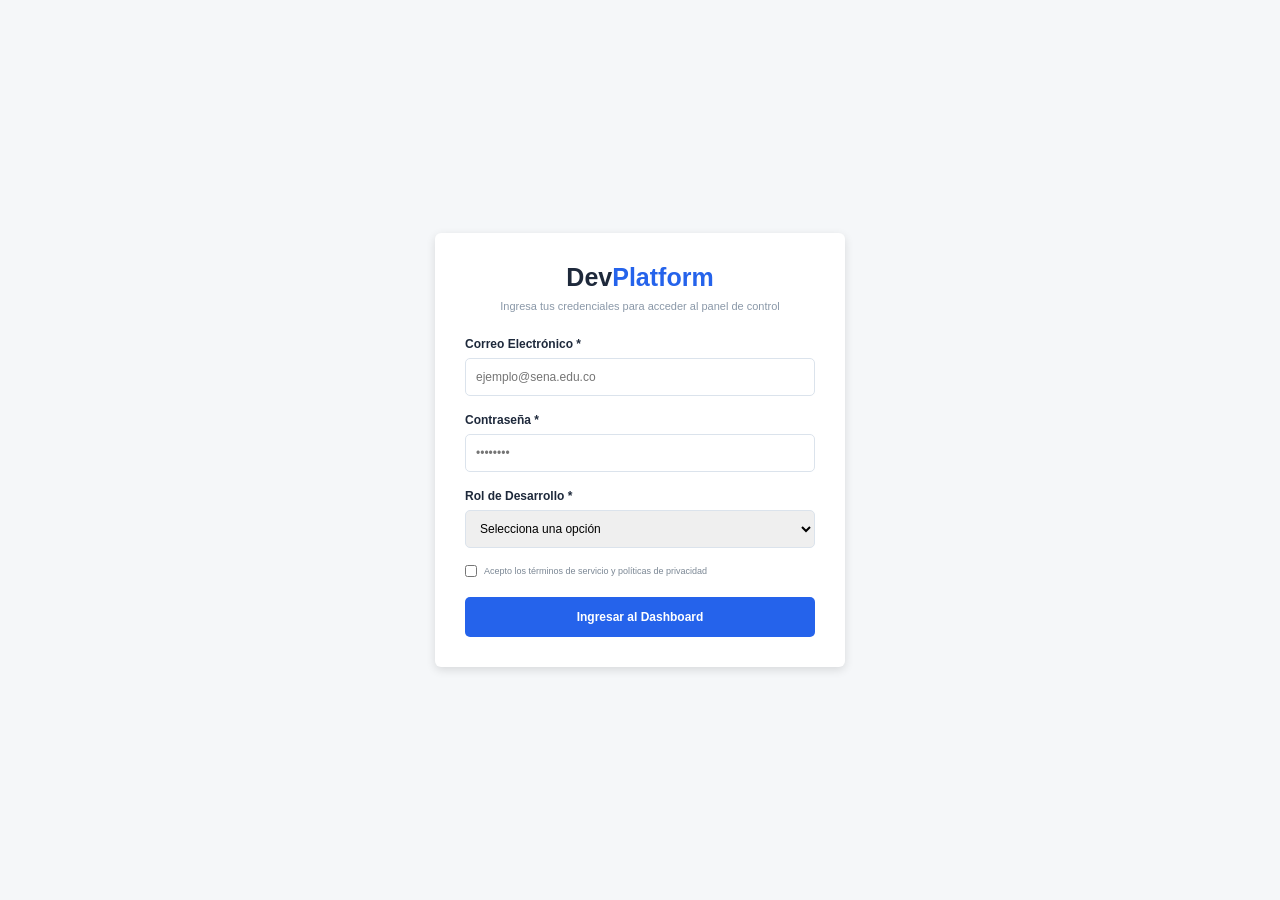
==== index.html @ b6868f0b "Commit: DevPlatform" ====
<!DOCTYPE html>
<html lang="en">
<head>
    <meta charset="UTF-8">
    <meta name="viewport" content="width=device-width, initial-scale=1.0">
    <title>DevPlatform | Ingreso</title>
    <link rel="stylesheet" href="css/styles.css">
</head>

<body class="login-body">

    <main class="login-container">

        <form class="login-form" action="dashboard.html" method="get">

            <h1>Dev<span>Platform</span></h1>

            <p class="subtitle">
                Ingresa tus credenciales para acceder al panel de control
            </p>

            <div class="form-group">
                <label for="correo">Correo Electrónico *</label>
                <input 
                    type="email" 
                    id="correo" 
                    name="correo"
                    placeholder="ejemplo@sena.edu.co"
                    required>
            </div>

            <div class="form-group">
                <label for="password">Contraseña *</label>
                <input 
                    type="password" 
                    id="password" 
                    name="password"
                    minlength="6"
                    placeholder="••••••••"
                    required>
            </div>

            <div class="form-group">
                <label for="rol">Rol de Desarrollo *</label>

                <select id="rol" name="rol" required>
                    <option value="">Selecciona una opción</option>
                    <option value="frontend">Desarrollador Frontend</option>
                    <option value="backend">Desarrollador Backend</option>
                    <option value="fullstack">Desarrollador Fullstack</option>
                </select>
            </div>

            <div class="terms">
                <input type="checkbox" id="terminos" required>
                <label for="terminos">
                    Acepto los términos de servicio y políticas de privacidad
                </label>
            </div>

            <button type="submit">
                Ingresar al Dashboard
            </button>

        </form>

    </main>

</body>
</html>
---- css/styles.css ----
* {
    margin: 0;
    padding: 0;
    box-sizing: border-box;
}

:root {
    --azul: #2563eb;
    --azul-oscuro: #1e293b;
    --azul-sidebar: #1e293b;
    --fondo: #f4f7fa;
    --blanco: #ffffff;
    --texto: #1e293b;
    --gris: #64748b;
    --borde: #dbe3ec;
}

body {
    font-family: Arial, sans-serif;
    color: var(--texto);
    background: var(--fondo);
}

/* LOGIN */

.login-body {
    min-height: 100vh;
    display: flex;
    justify-content: center;
    align-items: center;
    background: #f5f7f9;
}

.login-container {
    width: 100%;
    max-width: 450px;
    padding: 20px;
}

.login-form {
    background: var(--blanco);
    padding: 30px;
    border-radius: 6px;
    box-shadow: 0 3px 10px rgba(0, 0, 0, 0.12);
}

.login-form h1 {
    text-align: center;
    font-size: 25px;
    margin-bottom: 8px;
}

.login-form h1 span {
    color: var(--azul);
}

.subtitle {
    text-align: center;
    font-size: 11px;
    color: #8a98a8;
    margin-bottom: 25px;
}

.form-group {
    display: flex;
    flex-direction: column;
    margin-bottom: 17px;
}

.form-group label {
    font-size: 12px;
    font-weight: bold;
    margin-bottom: 7px;
}

.form-group input,
.form-group select {
    width: 100%;
    height: 38px;
    border: 1px solid var(--borde);
    border-radius: 5px;
    padding: 0 10px;
    font-size: 12px;
    outline: none;
}

.form-group input:focus,
.form-group select:focus {
    border-color: var(--azul);
    box-shadow: 0 0 0 2px rgba(37, 99, 235, 0.15);
}

.terms {
    display: flex;
    align-items: center;
    gap: 7px;
    margin-bottom: 20px;
}

.terms input {
    width: 12px;
    height: 12px;
}

.terms label {
    font-size: 9px;
    color: #7b8794;
}

.login-form button,
.new-project {
    border: none;
    background: var(--azul);
    color: white;
    cursor: pointer;
    border-radius: 5px;
    transition: 0.3s;
}

.login-form button {
    width: 100%;
    height: 40px;
    font-weight: bold;
    font-size: 12px;
}

.login-form button:hover,
.new-project:hover {
    background: #1d4ed8;
}

/* DASHBOARD */

.dashboard {
    min-height: 100vh;
    display: grid;
    grid-template-columns: 220px 1fr;
}

.sidebar {
    background: var(--azul-sidebar);
    color: white;
    padding: 18px 12px;
}

.sidebar h2 {
    font-size: 12px;
    margin-bottom: 25px;
    padding-left: 10px;
}

.sidebar nav {
    display: flex;
    flex-direction: column;
    gap: 5px;
}

.sidebar a {
    color: #cbd5e1;
    text-decoration: none;
    padding: 12px 10px;
    font-size: 11px;
    border-radius: 4px;
    transition: 0.3s;
}

.sidebar a:hover,
.sidebar a.active {
    background: #334155;
    color: white;
}

.sidebar .logout {
    color: #f87171;
    margin-top: 25px;
}

.main-content {
    min-width: 0;
    display: flex;
    flex-direction: column;
}

.topbar {
    height: 60px;
    background: white;
    border-bottom: 1px solid var(--borde);
    display: flex;
    align-items: center;
    justify-content: space-between;
    padding: 0 25px;
    font-size: 11px;
}

.user {
    display: flex;
    align-items: center;
    gap: 10px;
}

.user strong {
    width: 30px;
    height: 30px;
    border-radius: 50%;
    background: var(--azul);
    color: white;
    display: flex;
    align-items: center;
    justify-content: center;
    font-size: 10px;
}

.content {
    padding: 25px;
    flex: 1;
}

.title-section {
    display: flex;
    justify-content: space-between;
    align-items: center;
    margin-bottom: 20px;
}

.title-section h1 {
    font-size: 18px;
}

.new-project {
    padding: 9px 15px;
    font-size: 10px;
}

.projects {
    display: grid;
    grid-template-columns: repeat(4, 1fr);
    gap: 15px;
}

.project-card {
    background: white;
    border: 1px solid var(--borde);
    border-radius: 5px;
    padding: 15px;
    min-height: 150px;
    transition: 0.3s;
}

.project-card:hover {
    transform: translateY(-3px);
    box-shadow: 0 5px 15px rgba(0, 0, 0, 0.08);
}

.status {
    display: inline-block;
    font-size: 7px;
    font-weight: bold;
    padding: 4px 6px;
    border-radius: 10px;
    margin-bottom: 10px;
}

.development {
    background: #dbeafe;
    color: #2563eb;
}

.review {
    background: #fef3c7;
    color: #b45309;
}

.completed {
    background: #dcfce7;
    color: #15803d;
}

.project-card h2 {
    font-size: 12px;
    margin-bottom: 10px;
}

.project-card p {
    font-size: 9px;
    line-height: 1.5;
    color: var(--gris);
    margin-bottom: 12px;
}

.tags {
    display: flex;
    gap: 5px;
}

.tags span {
    background: #f1f5f9;
    color: #64748b;
    padding: 4px 6px;
    font-size: 7px;
    border-radius: 3px;
}

footer {
    text-align: center;
    font-size: 8px;
    color: #94a3b8;
    padding: 12px;
}

/* RESPONSIVE */

@media (max-width: 768px) {

    .dashboard {
        grid-template-columns: 1fr;
    }

    .sidebar {
        display: none;
    }

    .projects {
        grid-template-columns: 1fr;
    }

    .title-section {
        align-items: flex-start;
        gap: 15px;
        flex-direction: column;
    }

    .topbar {
        padding: 0 15px;
    }

    .content {
        padding: 15px;
    }
}
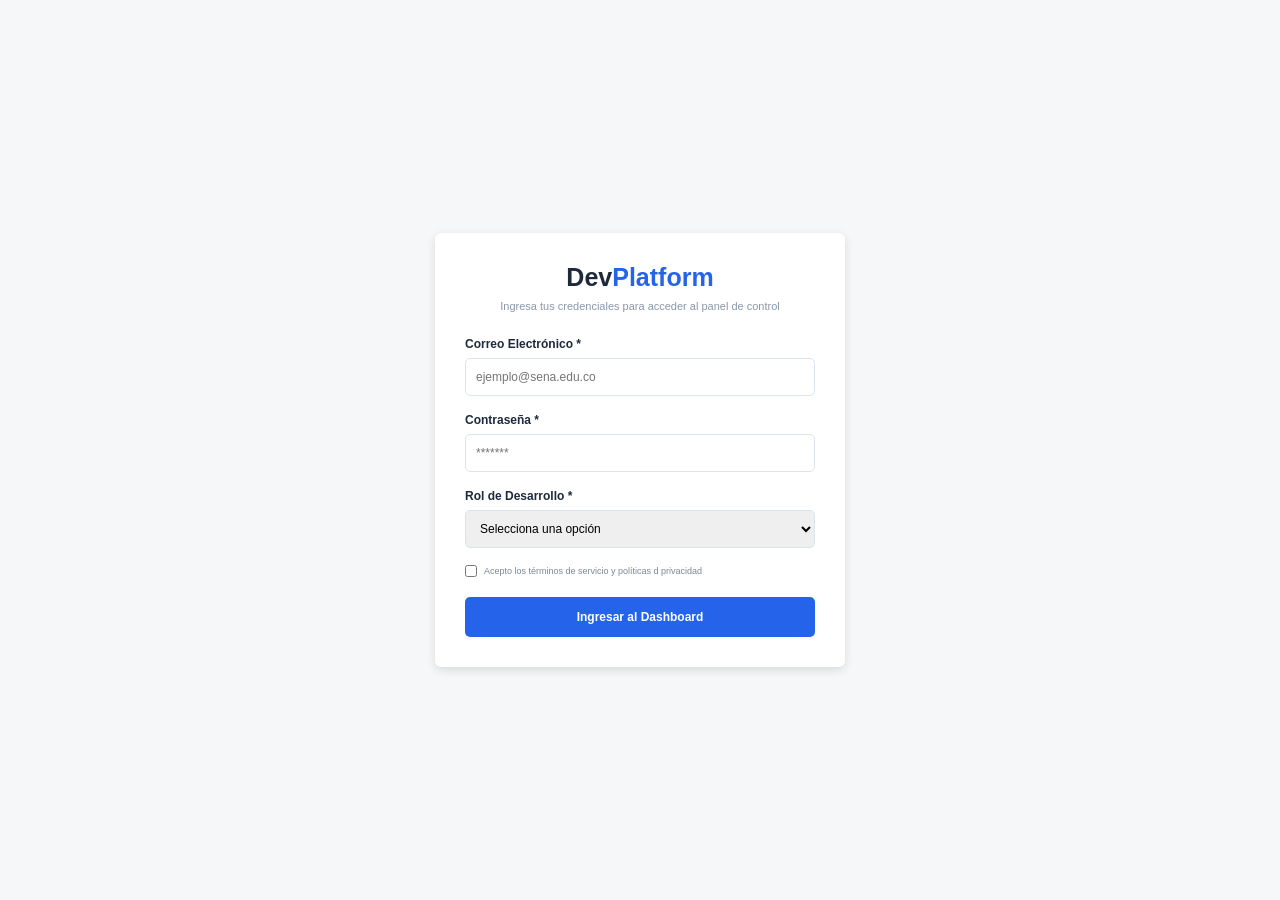
==== commit ce907e0e: "Commit contraseña" ====
--- a/index.html
+++ b/index.html
@@ -3,23 +3,23 @@
 <head>
     <meta charset="UTF-8">
     <meta name="viewport" content="width=device-width, initial-scale=1.0">
-    <title>DevPlatform | Ingreso</title>
+    <title>DevPlatform</title>
     <link rel="stylesheet" href="css/styles.css">
 </head>
 
-<body class="login-body">
+<body class="cuerpo-login">
 
-    <main class="login-container">
+    <main class="contenedor-login">
 
-        <form class="login-form" action="dashboard.html" method="get">
+        <form class="formulario-login" action="dashboard.html" method="get">
 
             <h1>Dev<span>Platform</span></h1>
 
-            <p class="subtitle">
+            <p class="subtitulo">
                 Ingresa tus credenciales para acceder al panel de control
             </p>
 
-            <div class="form-group">
+            <div class="grupo-formulario">
                 <label for="correo">Correo Electrónico *</label>
                 <input 
                     type="email" 
@@ -29,18 +29,18 @@
                     required>
             </div>
 
-            <div class="form-group">
+            <div class="grupo-formulario">
                 <label for="password">Contraseña *</label>
                 <input 
                     type="password" 
                     id="password" 
                     name="password"
                     minlength="6"
-                    placeholder="••••••••"
+                    placeholder="*******"
                     required>
             </div>
 
-            <div class="form-group">
+            <div class="grupo-formulario">
                 <label for="rol">Rol de Desarrollo *</label>
 
                 <select id="rol" name="rol" required>
@@ -51,10 +51,10 @@
                 </select>
             </div>
 
-            <div class="terms">
+            <div class="terminos">
                 <input type="checkbox" id="terminos" required>
                 <label for="terminos">
-                    Acepto los términos de servicio y políticas de privacidad
+                    Acepto los términos de servicio y políticas d privacidad
                 </label>
             </div>
 
@@ -67,4 +67,4 @@
     </main>
 
 </body>
-</html>+</html>
--- a/css/styles.css
+++ b/css/styles.css
@@ -7,7 +7,7 @@
 :root {
     --azul: #2563eb;
     --azul-oscuro: #1e293b;
-    --azul-sidebar: #1e293b;
+    --azul-barra: #1e293b;
     --fondo: #f4f7fa;
     --blanco: #ffffff;
     --texto: #1e293b;
@@ -23,7 +23,7 @@
 
 /* LOGIN */
 
-.login-body {
+.cuerpo-login {
     min-height: 100vh;
     display: flex;
     justify-content: center;
@@ -31,50 +31,50 @@
     background: #f5f7f9;
 }
 
-.login-container {
+.contenedor-login {
     width: 100%;
     max-width: 450px;
     padding: 20px;
 }
 
-.login-form {
+.formulario-login {
     background: var(--blanco);
     padding: 30px;
     border-radius: 6px;
     box-shadow: 0 3px 10px rgba(0, 0, 0, 0.12);
 }
 
-.login-form h1 {
+.formulario-login h1 {
     text-align: center;
     font-size: 25px;
     margin-bottom: 8px;
 }
 
-.login-form h1 span {
+.formulario-login h1 span {
     color: var(--azul);
 }
 
-.subtitle {
+.subtitulo {
     text-align: center;
     font-size: 11px;
     color: #8a98a8;
     margin-bottom: 25px;
 }
 
-.form-group {
+.grupo-formulario {
     display: flex;
     flex-direction: column;
     margin-bottom: 17px;
 }
 
-.form-group label {
+.grupo-formulario label {
     font-size: 12px;
     font-weight: bold;
     margin-bottom: 7px;
 }
 
-.form-group input,
-.form-group select {
+.grupo-formulario input,
+.grupo-formulario select {
     width: 100%;
     height: 38px;
     border: 1px solid var(--borde);
@@ -84,31 +84,31 @@
     outline: none;
 }
 
-.form-group input:focus,
-.form-group select:focus {
+.grupo-formulario input:focus,
+.grupo-formulario select:focus {
     border-color: var(--azul);
     box-shadow: 0 0 0 2px rgba(37, 99, 235, 0.15);
 }
 
-.terms {
+.terminos {
     display: flex;
     align-items: center;
     gap: 7px;
     margin-bottom: 20px;
 }
 
-.terms input {
+.terminos input {
     width: 12px;
     height: 12px;
 }
 
-.terms label {
+.terminos label {
     font-size: 9px;
     color: #7b8794;
 }
 
-.login-form button,
-.new-project {
+.formulario-login button,
+.nuevo-proyecto {
     border: none;
     background: var(--azul);
     color: white;
@@ -117,45 +117,45 @@
     transition: 0.3s;
 }
 
-.login-form button {
+.formulario-login button {
     width: 100%;
     height: 40px;
     font-weight: bold;
     font-size: 12px;
 }
 
-.login-form button:hover,
-.new-project:hover {
+.formulario-login button:hover,
+.nuevo-proyecto:hover {
     background: #1d4ed8;
 }
 
 /* DASHBOARD */
 
-.dashboard {
+.panel {
     min-height: 100vh;
     display: grid;
     grid-template-columns: 220px 1fr;
 }
 
-.sidebar {
-    background: var(--azul-sidebar);
+.barra-lateral {
+    background: var(--azul-barra);
     color: white;
     padding: 18px 12px;
 }
 
-.sidebar h2 {
+.barra-lateral h2 {
     font-size: 12px;
     margin-bottom: 25px;
     padding-left: 10px;
 }
 
-.sidebar nav {
+.barra-lateral nav {
     display: flex;
     flex-direction: column;
     gap: 5px;
 }
 
-.sidebar a {
+.barra-lateral a {
     color: #cbd5e1;
     text-decoration: none;
     padding: 12px 10px;
@@ -164,24 +164,24 @@
     transition: 0.3s;
 }
 
-.sidebar a:hover,
-.sidebar a.active {
+.barra-lateral a:hover,
+.barra-lateral a.activo {
     background: #334155;
     color: white;
 }
 
-.sidebar .logout {
+.barra-lateral .cerrar-sesion {
     color: #f87171;
     margin-top: 25px;
 }
 
-.main-content {
+.contenido-principal {
     min-width: 0;
     display: flex;
     flex-direction: column;
 }
 
-.topbar {
+.barra-superior {
     height: 60px;
     background: white;
     border-bottom: 1px solid var(--borde);
@@ -192,13 +192,13 @@
     font-size: 11px;
 }
 
-.user {
+.usuario {
     display: flex;
     align-items: center;
     gap: 10px;
 }
 
-.user strong {
+.usuario strong {
     width: 30px;
     height: 30px;
     border-radius: 50%;
@@ -210,34 +210,34 @@
     font-size: 10px;
 }
 
-.content {
+.contenido {
     padding: 25px;
     flex: 1;
 }
 
-.title-section {
+.seccion-titulo {
     display: flex;
     justify-content: space-between;
     align-items: center;
     margin-bottom: 20px;
 }
 
-.title-section h1 {
+.seccion-titulo h1 {
     font-size: 18px;
 }
 
-.new-project {
+.nuevo-proyecto {
     padding: 9px 15px;
     font-size: 10px;
 }
 
-.projects {
+.proyectos {
     display: grid;
     grid-template-columns: repeat(4, 1fr);
     gap: 15px;
 }
 
-.project-card {
+.tarjeta-proyecto {
     background: white;
     border: 1px solid var(--borde);
     border-radius: 5px;
@@ -246,12 +246,12 @@
     transition: 0.3s;
 }
 
-.project-card:hover {
+.tarjeta-proyecto:hover {
     transform: translateY(-3px);
     box-shadow: 0 5px 15px rgba(0, 0, 0, 0.08);
 }
 
-.status {
+.estado {
     display: inline-block;
     font-size: 7px;
     font-weight: bold;
@@ -260,39 +260,39 @@
     margin-bottom: 10px;
 }
 
-.development {
+.desarrollo {
     background: #dbeafe;
     color: #2563eb;
 }
 
-.review {
+.revision {
     background: #fef3c7;
     color: #b45309;
 }
 
-.completed {
+.completado {
     background: #dcfce7;
     color: #15803d;
 }
 
-.project-card h2 {
+.tarjeta-proyecto h2 {
     font-size: 12px;
     margin-bottom: 10px;
 }
 
-.project-card p {
+.tarjeta-proyecto p {
     font-size: 9px;
     line-height: 1.5;
     color: var(--gris);
     margin-bottom: 12px;
 }
 
-.tags {
+.etiquetas {
     display: flex;
     gap: 5px;
 }
 
-.tags span {
+.etiquetas span {
     background: #f1f5f9;
     color: #64748b;
     padding: 4px 6px;
@@ -311,29 +311,29 @@
 
 @media (max-width: 768px) {
 
-    .dashboard {
+    .panel {
         grid-template-columns: 1fr;
     }
 
-    .sidebar {
+    .barra-lateral {
         display: none;
     }
 
-    .projects {
+    .proyectos {
         grid-template-columns: 1fr;
     }
 
-    .title-section {
+    .seccion-titulo {
         align-items: flex-start;
         gap: 15px;
         flex-direction: column;
     }
 
-    .topbar {
+    .barra-superior {
         padding: 0 15px;
     }
 
-    .content {
+    .contenido {
         padding: 15px;
     }
 }
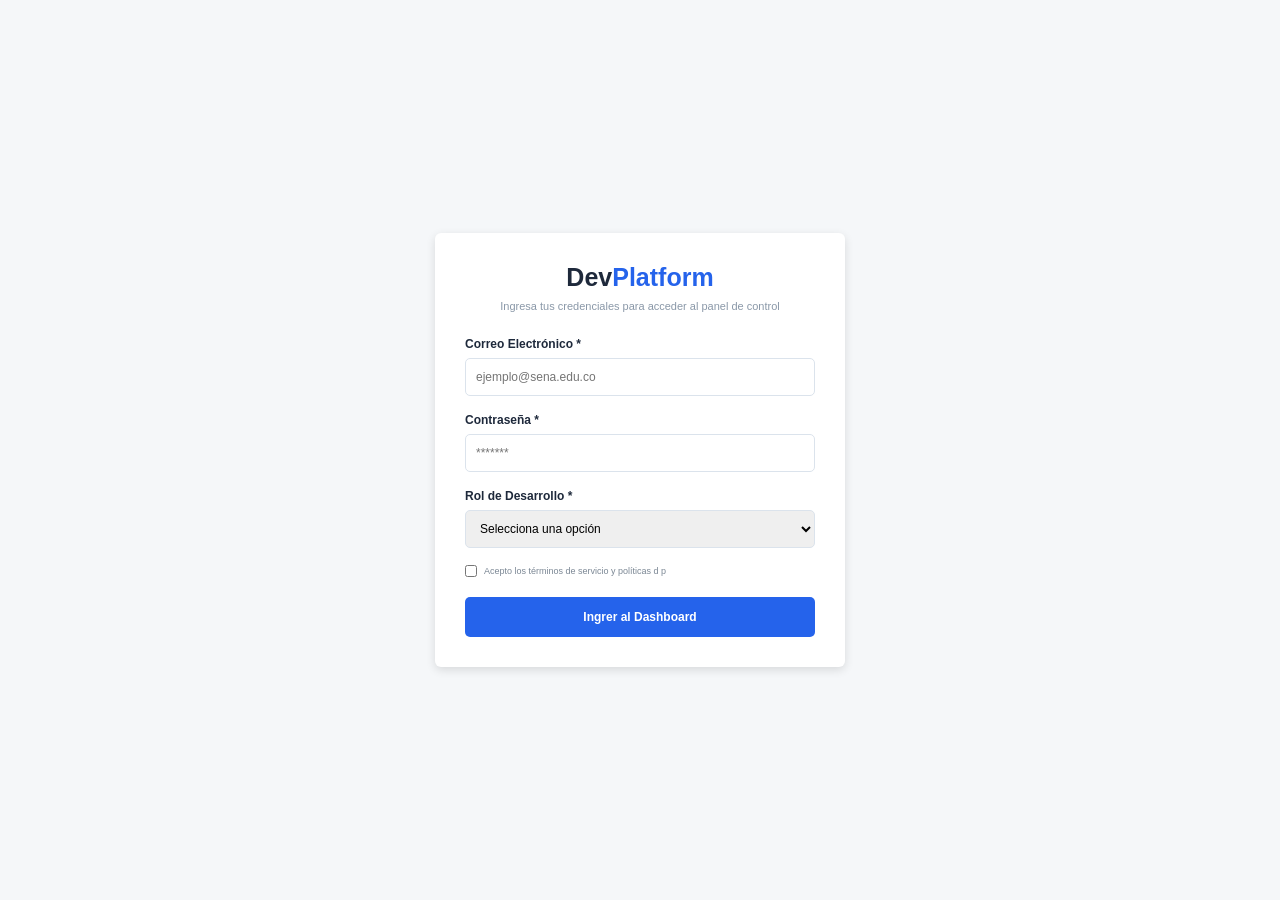
==== commit 6b70d7ad: "Comit probando" ====
--- a/index.html
+++ b/index.html
@@ -54,12 +54,12 @@
             <div class="terminos">
                 <input type="checkbox" id="terminos" required>
                 <label for="terminos">
-                    Acepto los términos de servicio y políticas d privacidad
+                    Acepto los términos de servicio y políticas d p
                 </label>
             </div>
 
             <button type="submit">
-                Ingresar al Dashboard
+                Ingrer al Dashboard
             </button>
 
         </form>
--- a/css/styles.css
+++ b/css/styles.css
@@ -307,7 +307,7 @@
     padding: 12px;
 }
 
-/* RESPONSIVE */
+/* las resp*/
 
 @media (max-width: 768px) {
 
@@ -336,4 +336,4 @@
     .contenido {
         padding: 15px;
     }
-}+}
